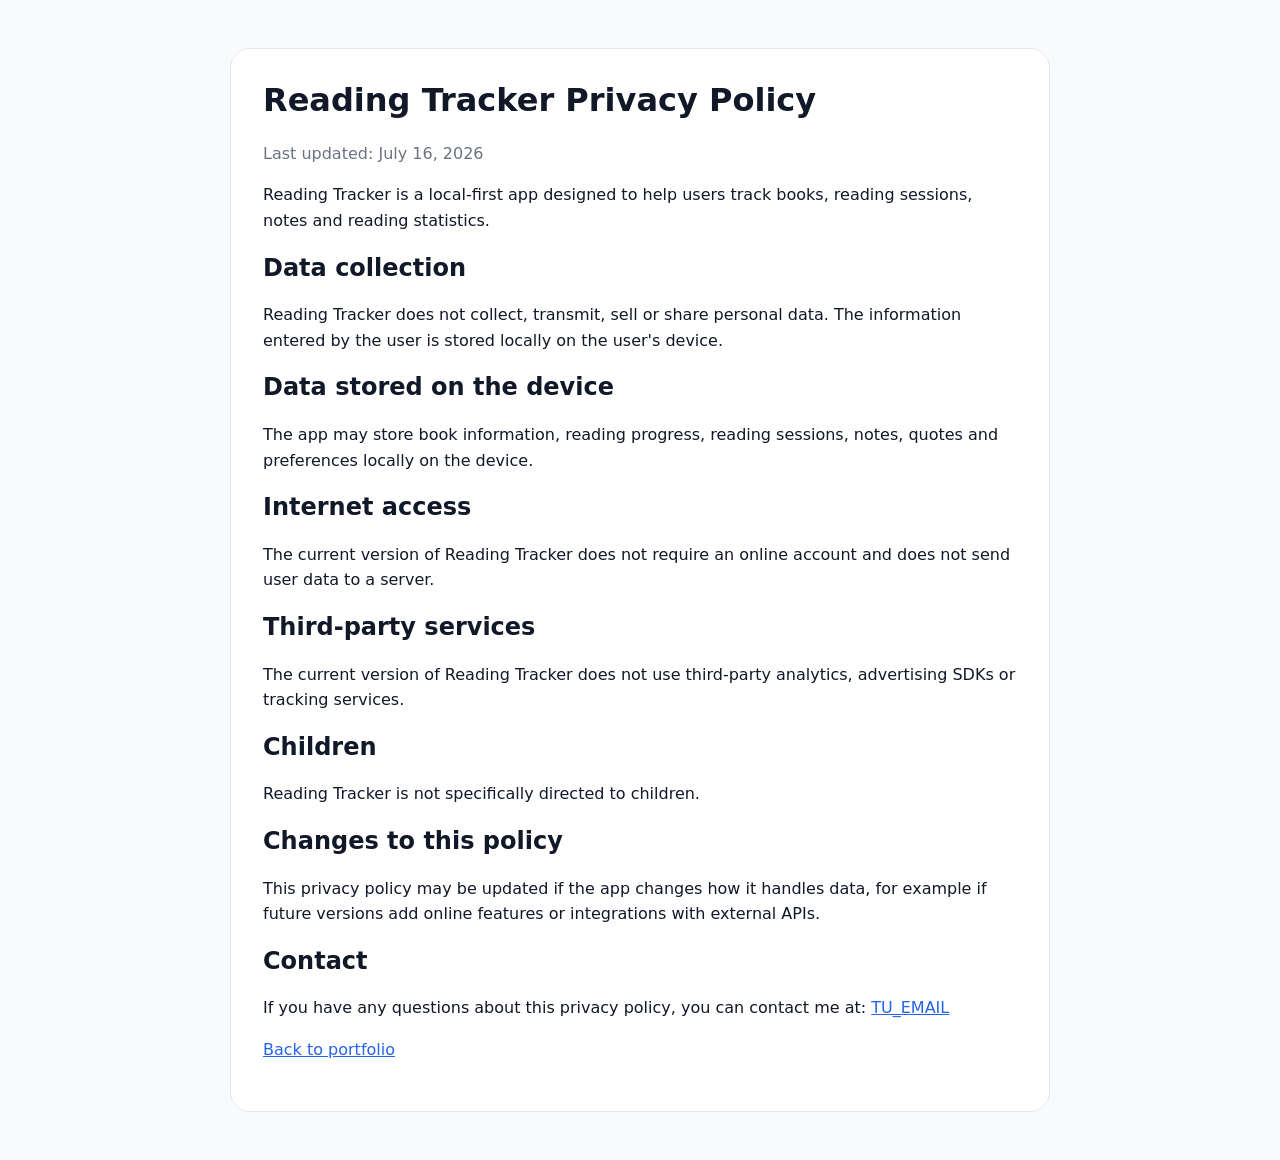
==== webApp/src/webMain/resources/privacy/reading-tracker/index.html @ 0f6a6b5a "Added reading tracker privacy policy" ====
<!doctype html>
<html lang="en">
<head>
    <meta charset="utf-8" />
    <meta name="viewport" content="width=device-width, initial-scale=1" />
    <title>Reading Tracker Privacy Policy</title>
    <style>
        body {
          font-family: system-ui, -apple-system, BlinkMacSystemFont, "Segoe UI", sans-serif;
          max-width: 820px;
          margin: 0 auto;
          padding: 48px 24px;
          line-height: 1.6;
          color: #111827;
          background: #f8fafc;
        }

        main {
          background: white;
          border: 1px solid #e5e7eb;
          border-radius: 20px;
          padding: 32px;
        }

        h1, h2 {
          line-height: 1.2;
        }

        h1 {
          margin-top: 0;
        }

        a {
          color: #2563eb;
        }

        .muted {
          color: #6b7280;
        }
    </style>
</head>
<body>
<main>
    <h1>Reading Tracker Privacy Policy</h1>
    <p class="muted">Last updated: July 16, 2026</p>

    <p>
        Reading Tracker is a local-first app designed to help users track books,
        reading sessions, notes and reading statistics.
    </p>

    <h2>Data collection</h2>
    <p>
        Reading Tracker does not collect, transmit, sell or share personal data.
        The information entered by the user is stored locally on the user's device.
    </p>

    <h2>Data stored on the device</h2>
    <p>
        The app may store book information, reading progress, reading sessions,
        notes, quotes and preferences locally on the device.
    </p>

    <h2>Internet access</h2>
    <p>
        The current version of Reading Tracker does not require an online account
        and does not send user data to a server.
    </p>

    <h2>Third-party services</h2>
    <p>
        The current version of Reading Tracker does not use third-party analytics,
        advertising SDKs or tracking services.
    </p>

    <h2>Children</h2>
    <p>
        Reading Tracker is not specifically directed to children.
    </p>

    <h2>Changes to this policy</h2>
    <p>
        This privacy policy may be updated if the app changes how it handles data,
        for example if future versions add online features or integrations with
        external APIs.
    </p>

    <h2>Contact</h2>
    <p>
        If you have any questions about this privacy policy, you can contact me at:
        <a href="mailto:TU_EMAIL">TU_EMAIL</a>
    </p>

    <p>
        <a href="../../">Back to portfolio</a>
    </p>
</main>
</body>
</html>
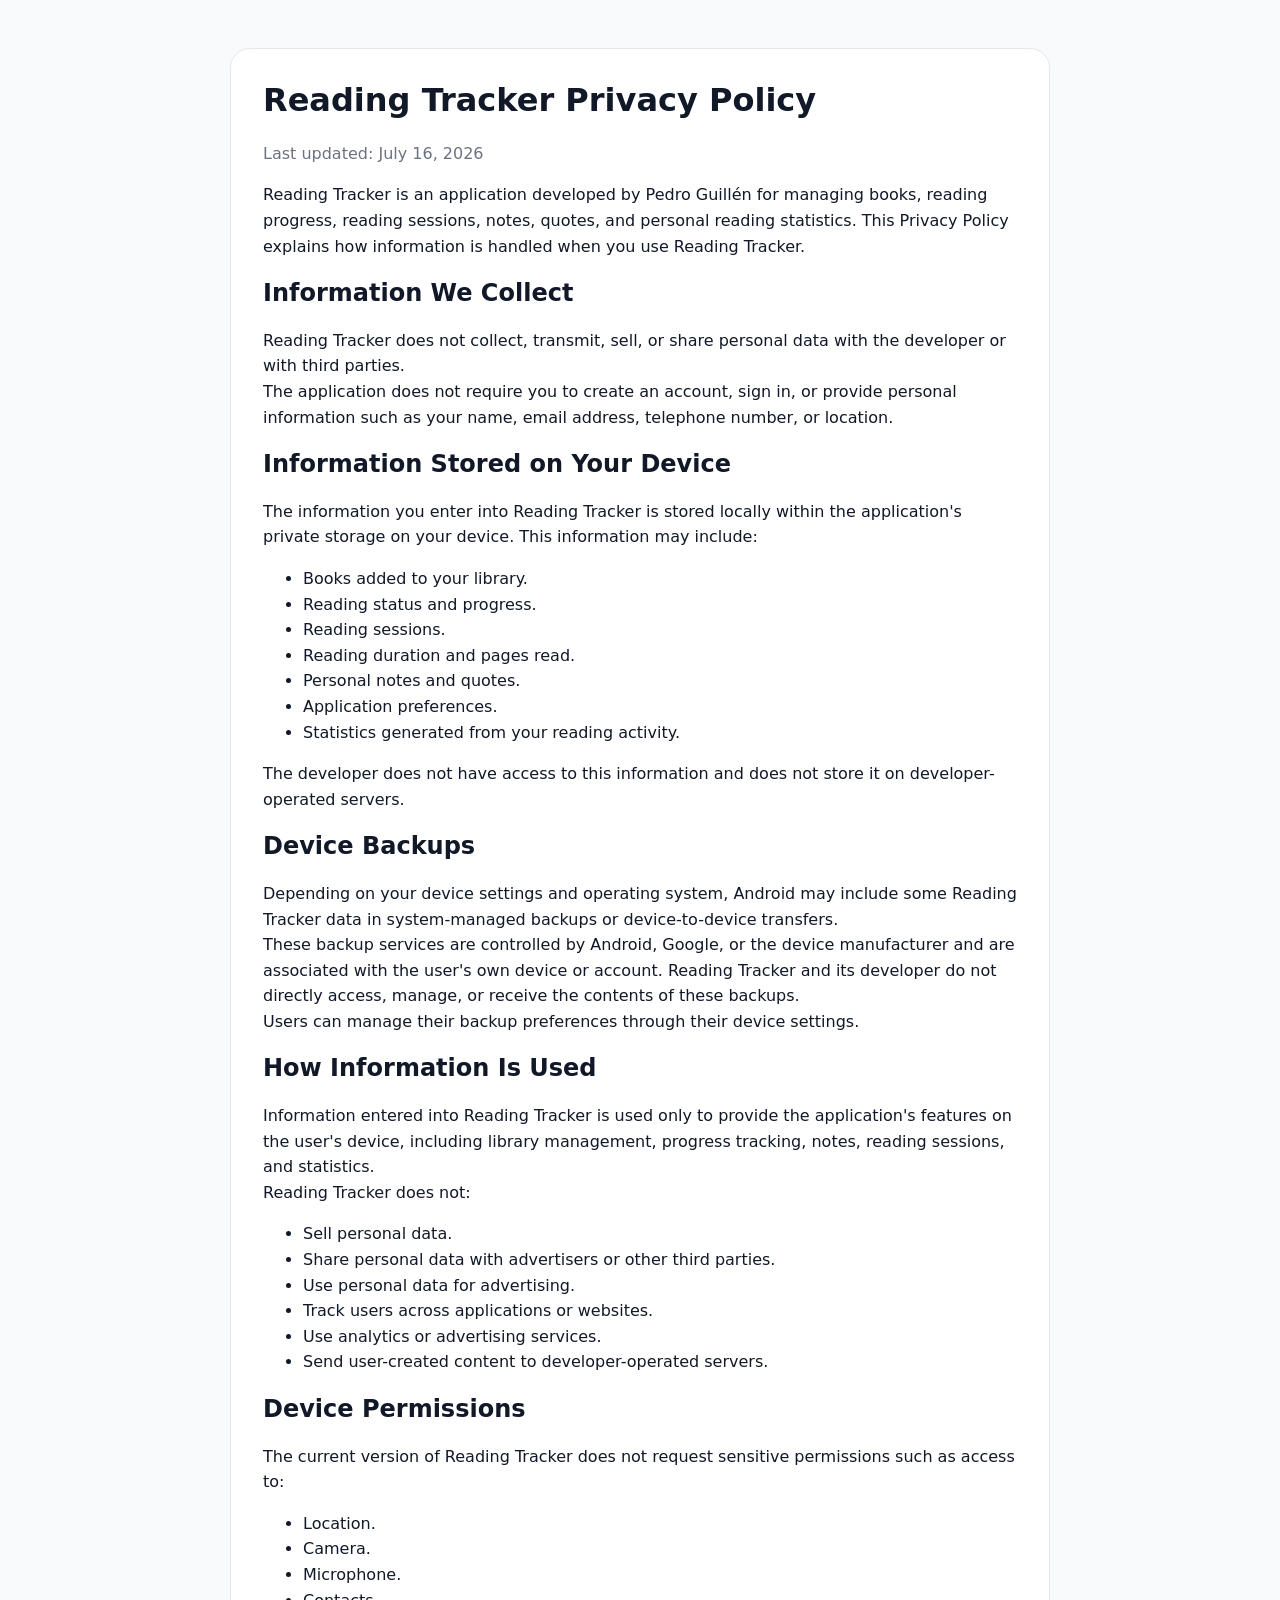
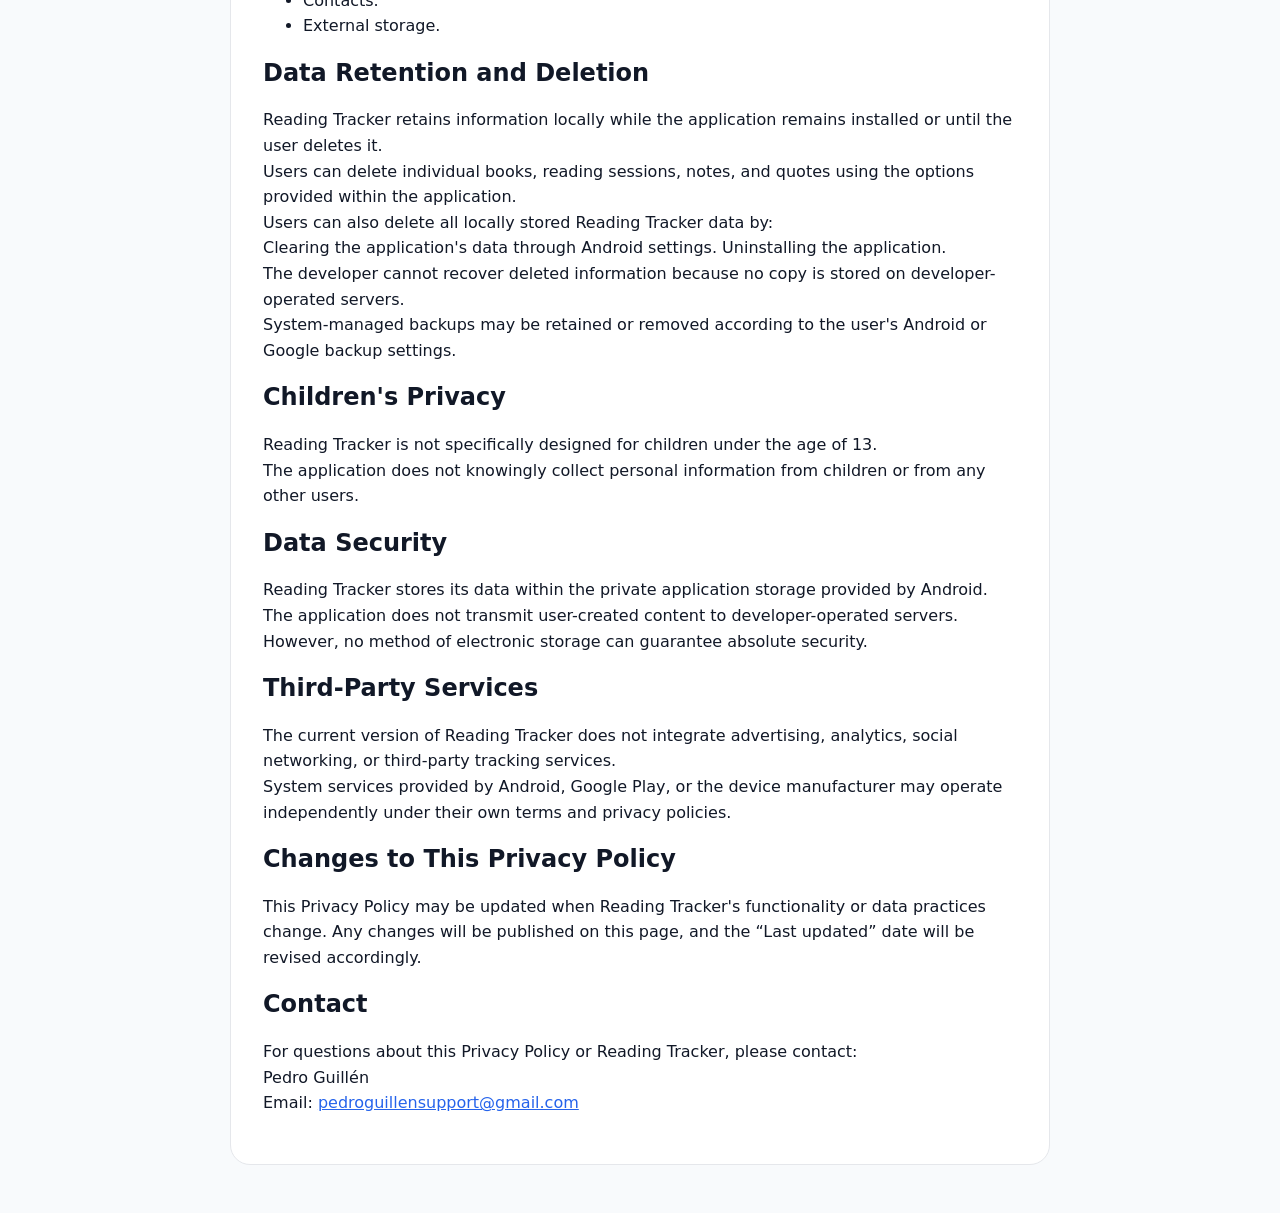
==== commit 826de428: "Updated reading tracker privacy policy" ====
--- a/webApp/src/webMain/resources/privacy/reading-tracker/index.html
+++ b/webApp/src/webMain/resources/privacy/reading-tracker/index.html
@@ -1,8 +1,8 @@
 <!doctype html>
 <html lang="en">
 <head>
-    <meta charset="utf-8" />
-    <meta name="viewport" content="width=device-width, initial-scale=1" />
+    <meta charset="utf-8"/>
+    <meta name="viewport" content="width=device-width, initial-scale=1"/>
     <title>Reading Tracker Privacy Policy</title>
     <style>
         body {
@@ -45,54 +45,138 @@
     <p class="muted">Last updated: July 16, 2026</p>
 
     <p>
-        Reading Tracker is a local-first app designed to help users track books,
-        reading sessions, notes and reading statistics.
+        Reading Tracker is an application developed by Pedro Guillén for managing books, reading
+        progress, reading sessions, notes, quotes, and personal reading statistics.
+        This Privacy Policy explains how information is handled when you use Reading Tracker.
     </p>
 
-    <h2>Data collection</h2>
+    <h2>Information We Collect</h2>
     <p>
-        Reading Tracker does not collect, transmit, sell or share personal data.
-        The information entered by the user is stored locally on the user's device.
+        Reading Tracker does not collect, transmit, sell, or share personal data with the developer
+        or with third parties.<br>
+        The application does not require you to create an account, sign in, or provide personal
+        information such as your name, email address, telephone number, or location.
     </p>
 
-    <h2>Data stored on the device</h2>
+    <h2>Information Stored on Your Device</h2>
     <p>
-        The app may store book information, reading progress, reading sessions,
-        notes, quotes and preferences locally on the device.
+        The information you enter into Reading Tracker is stored locally within the application's
+        private storage on your device.
+
+        This information may include:
+    <ul>
+        <li>Books added to your library.
+        <li>Reading status and progress.
+        <li>Reading sessions.
+        <li>Reading duration and pages read.
+        <li>Personal notes and quotes.
+        <li>Application preferences.
+        <li>Statistics generated from your reading activity.
+    </ul>
+    The developer does not have access to this information and does not store it on
+    developer-operated servers.
+
+    <h2>Device Backups</h2>
+    <p>
+        Depending on your device settings and operating system, Android may include some Reading
+        Tracker data in system-managed backups or device-to-device transfers.
+        <br>
+        These backup services are controlled by Android, Google, or the device manufacturer and are
+        associated with the user's own device or account. Reading Tracker and its developer do not
+        directly access, manage, or receive the contents of these backups.
+        <br>
+        Users can manage their backup preferences through their device settings.
     </p>
 
-    <h2>Internet access</h2>
+    <h2>How Information Is Used</h2>
     <p>
-        The current version of Reading Tracker does not require an online account
-        and does not send user data to a server.
+        Information entered into Reading Tracker is used only to provide the application's features
+        on the user's device, including library management, progress tracking, notes, reading
+        sessions, and statistics.
+        <br>
+        Reading Tracker does not:
+    <ul>
+        <li>Sell personal data.
+        <li>Share personal data with advertisers or other third parties.
+        <li>Use personal data for advertising.
+        <li>Track users across applications or websites.
+        <li>Use analytics or advertising services.
+        <li>Send user-created content to developer-operated servers.
+    </ul>
+
+    <h2>Device Permissions</h2>
+    <p>
+        The current version of Reading Tracker does not request sensitive permissions such as access
+        to:
+    <ul>
+        <li>Location.
+        <li>Camera.
+        <li>Microphone.
+        <li>Contacts.
+        <li>External storage.
+    </ul>
+
+    <h2>Data Retention and Deletion</h2>
+    <p>
+        Reading Tracker retains information locally while the application remains installed or until
+        the user deletes it.
+        <br>
+        Users can delete individual books, reading sessions, notes, and quotes using the options
+        provided within the application.
+        <br>
+        Users can also delete all locally stored Reading Tracker data by:
+        <br>
+        Clearing the application's data through Android settings.
+        Uninstalling the application.
+        <br>
+        The developer cannot recover deleted information because no copy is stored on
+        developer-operated servers.
+        <br>
+        System-managed backups may be retained or removed according to the user's Android or Google
+        backup settings.
     </p>
 
-    <h2>Third-party services</h2>
+    <h2>Children's Privacy</h2>
     <p>
-        The current version of Reading Tracker does not use third-party analytics,
-        advertising SDKs or tracking services.
+        Reading Tracker is not specifically designed for children under the age of 13.
+        <br>
+        The application does not knowingly collect personal information from children or from any
+        other users.
     </p>
 
-    <h2>Children</h2>
+    <h2>Data Security</h2>
     <p>
-        Reading Tracker is not specifically directed to children.
+        Reading Tracker stores its data within the private application storage provided by Android.
+        <br>
+        The application does not transmit user-created content to developer-operated servers.
+        However, no method of electronic storage can guarantee absolute security.
     </p>
 
-    <h2>Changes to this policy</h2>
+    <h2>Third-Party Services</h2>
     <p>
-        This privacy policy may be updated if the app changes how it handles data,
-        for example if future versions add online features or integrations with
-        external APIs.
+        The current version of Reading Tracker does not integrate advertising, analytics, social
+        networking, or third-party tracking services.
+        <br>
+        System services provided by Android, Google Play, or the device manufacturer may operate
+        independently under their own terms and privacy policies.
+    </p>
+
+    <h2>Changes to This Privacy Policy</h2>
+    <p>
+        This Privacy Policy may be updated when Reading Tracker's functionality or data practices
+        change.
+
+        Any changes will be published on this page, and the “Last updated” date will be revised
+        accordingly.
     </p>
 
     <h2>Contact</h2>
     <p>
-        If you have any questions about this privacy policy, you can contact me at:
-        <a href="mailto:TU_EMAIL">TU_EMAIL</a>
-    </p>
-
-    <p>
-        <a href="../../">Back to portfolio</a>
+        For questions about this Privacy Policy or Reading Tracker, please contact:
+        <br>
+        Pedro Guillén
+        <br>
+        Email: <a href="mailto:pedroguillensupport@gmail.com">pedroguillensupport@gmail.com</a>
     </p>
 </main>
 </body>
